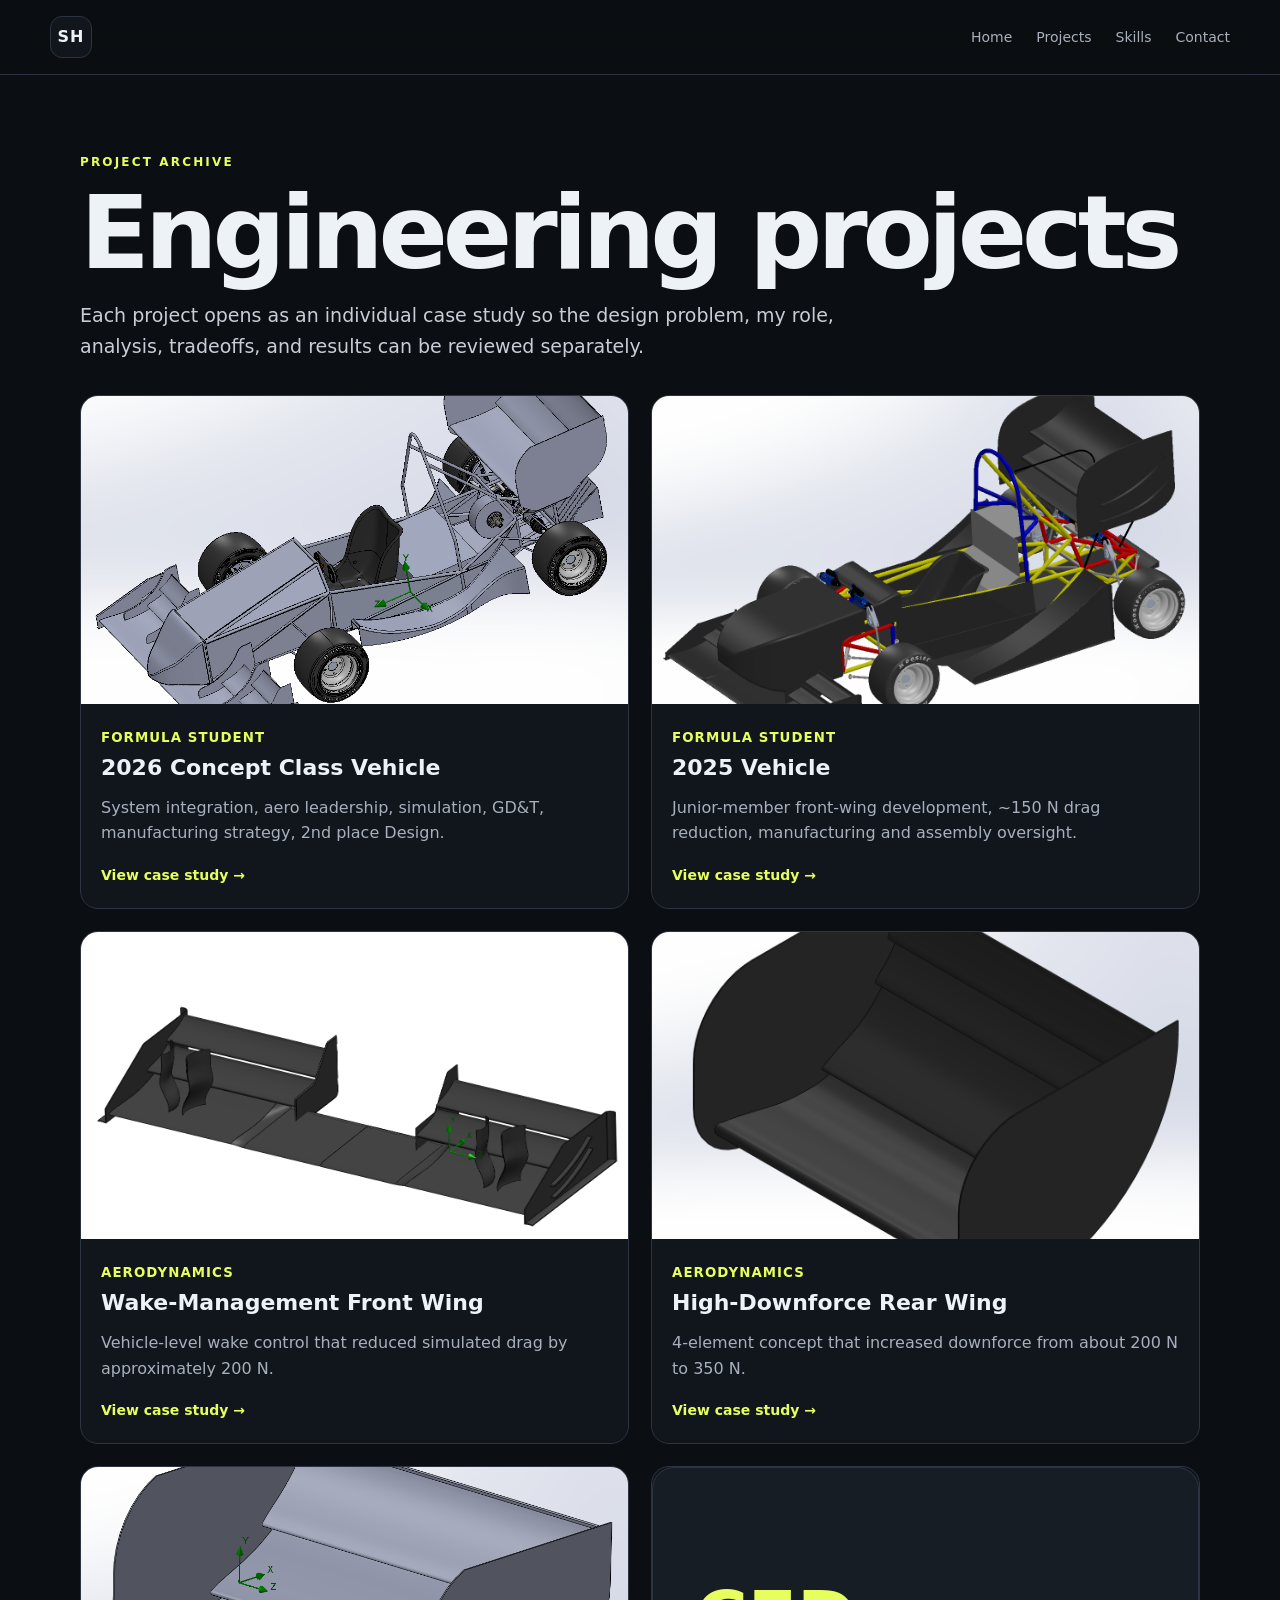
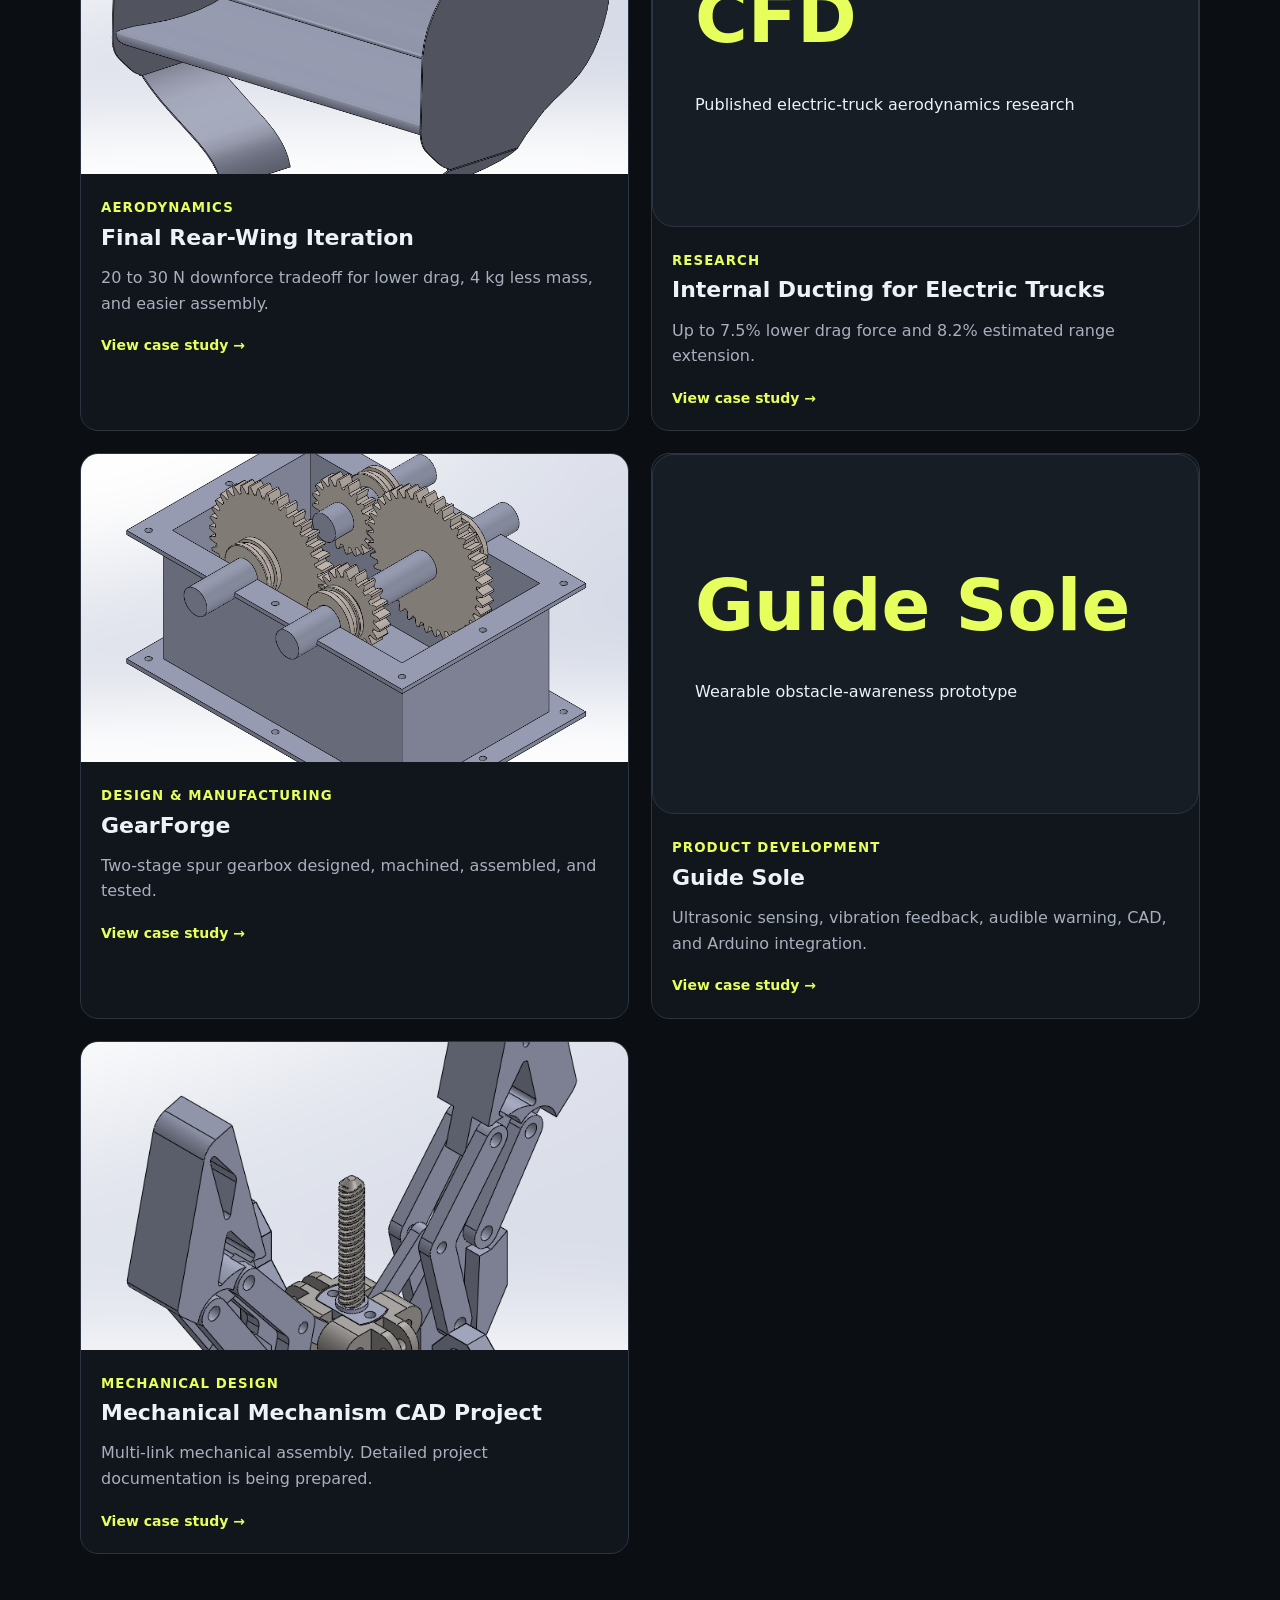
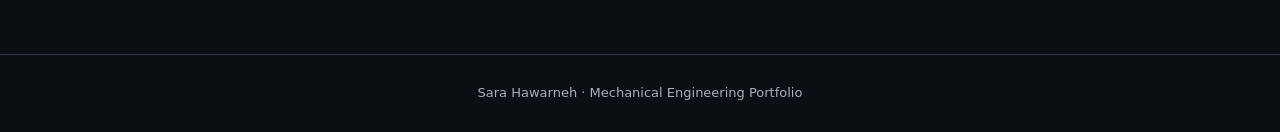
==== projects.html @ b9831f3a "Add projects.html" ====
<!doctype html>
<html lang="en">
<head>
  <meta charset="utf-8" />
  <meta name="viewport" content="width=device-width, initial-scale=1" />
  <meta name="description" content="Sara Hawarneh Engineering Projects" />
  <title>Projects | Sara Hawarneh</title>
  <link rel="stylesheet" href="styles.css?v=20260918-2" />
  <link rel="stylesheet" href="project.css?v=20260918-2" />
</head>
<body>
<header class="site-header">
  <a href="index.html" class="brand">SH</a>
  <nav><a href="index.html">Home</a><a href="projects.html">Projects</a><a href="index.html#skills">Skills</a><a href="index.html#contact">Contact</a></nav>
</header>
<main class="project-shell project-index">
  <p class="eyebrow">PROJECT ARCHIVE</p>
  <h1>Engineering projects</h1>
  <p class="lede">Each project opens as an individual case study so the design problem, my role, analysis, tradeoffs, and results can be reviewed separately.</p>
  <div class="project-index-grid">
    <a class="project-index-card" href="projects/2026-formula-student.html"><img src="Screenshot 2026-09-18 164315.png" alt="2026 Formula Student" /><div class="card-copy"><small>FORMULA STUDENT</small><h3>2026 Concept Class Vehicle</h3><p>System integration, aero leadership, simulation, GD&T, manufacturing strategy, 2nd place Design.</p><span>View case study →</span></div></a>
    <a class="project-index-card" href="projects/2025-formula-student.html"><img src="Screenshot 2026-09-18 164420.png" alt="2025 Formula Student" /><div class="card-copy"><small>FORMULA STUDENT</small><h3>2025 Vehicle</h3><p>Junior-member front-wing development, ~150 N drag reduction, manufacturing and assembly oversight.</p><span>View case study →</span></div></a>
    <a class="project-index-card" href="projects/front-wing-wake-management.html"><img src="Screenshot 2026-09-18 164747.png" alt="Wake management front wing" /><div class="card-copy"><small>AERODYNAMICS</small><h3>Wake-Management Front Wing</h3><p>Vehicle-level wake control that reduced simulated drag by approximately 200 N.</p><span>View case study →</span></div></a>
    <a class="project-index-card" href="projects/high-downforce-rear-wing.html"><img src="Screenshot 2026-09-18 164831.png" alt="High downforce rear wing" /><div class="card-copy"><small>AERODYNAMICS</small><h3>High-Downforce Rear Wing</h3><p>4-element concept that increased downforce from about 200 N to 350 N.</p><span>View case study →</span></div></a>
    <a class="project-index-card" href="projects/final-rear-wing.html"><img src="Screenshot 2026-09-18 164855.png" alt="Final rear wing" /><div class="card-copy"><small>AERODYNAMICS</small><h3>Final Rear-Wing Iteration</h3><p>20 to 30 N downforce tradeoff for lower drag, 4 kg less mass, and easier assembly.</p><span>View case study →</span></div></a>
    <a class="project-index-card" href="projects/published-research.html"><div class="text-hero-card"><strong>CFD</strong><p>Published electric-truck aerodynamics research</p></div><div class="card-copy"><small>RESEARCH</small><h3>Internal Ducting for Electric Trucks</h3><p>Up to 7.5% lower drag force and 8.2% estimated range extension.</p><span>View case study →</span></div></a>
    <a class="project-index-card" href="projects/gearforge.html"><img src="Screenshot 2026-09-18 165043.png" alt="GearForge gearbox" /><div class="card-copy"><small>DESIGN & MANUFACTURING</small><h3>GearForge</h3><p>Two-stage spur gearbox designed, machined, assembled, and tested.</p><span>View case study →</span></div></a>
    <a class="project-index-card" href="projects/guide-sole.html"><div class="text-hero-card"><strong>Guide Sole</strong><p>Wearable obstacle-awareness prototype</p></div><div class="card-copy"><small>PRODUCT DEVELOPMENT</small><h3>Guide Sole</h3><p>Ultrasonic sensing, vibration feedback, audible warning, CAD, and Arduino integration.</p><span>View case study →</span></div></a>
    <a class="project-index-card" href="projects/mechanism.html"><img src="Screenshot 2026-09-18 165137.png" alt="Mechanical mechanism CAD project" /><div class="card-copy"><small>MECHANICAL DESIGN</small><h3>Mechanical Mechanism CAD Project</h3><p>Multi-link mechanical assembly. Detailed project documentation is being prepared.</p><span>View case study →</span></div></a>
  </div>
</main>
<footer>Sara Hawarneh · Mechanical Engineering Portfolio</footer>
</body>
</html>
---- styles.css ----
:root {
  --bg: #0b0e12;
  --panel: #11161d;
  --panel-2: #171d25;
  --text: #edf2f7;
  --muted: #a7b0bc;
  --line: #2b3440;
  --accent: #e7ff5c;
  --accent-soft: #cde84e;
  --max: 1180px;
}
* { box-sizing: border-box; }
html { scroll-behavior: smooth; }
body { margin: 0; font-family: Inter, ui-sans-serif, system-ui, -apple-system, BlinkMacSystemFont, "Segoe UI", sans-serif; background: var(--bg); color: var(--text); line-height: 1.6; }
a { color: inherit; text-decoration: none; }
img { width: 100%; display: block; }
.site-header { position: sticky; top: 0; z-index: 20; display: flex; align-items: center; justify-content: space-between; padding: 16px max(24px, calc((100vw - var(--max)) / 2)); background: color-mix(in srgb, var(--bg) 86%, transparent); border-bottom: 1px solid var(--line); backdrop-filter: blur(14px); }
.brand { width: 42px; height: 42px; border: 1px solid var(--line); border-radius: 12px; display: grid; place-items: center; font-weight: 800; letter-spacing: .06em; background: var(--panel); }
nav { display: flex; gap: 24px; font-size: 14px; color: var(--muted); }
nav a:hover { color: var(--text); }
.section-shell { width: min(var(--max), calc(100% - 40px)); margin: 0 auto; padding: 96px 0; }
.hero { min-height: 82vh; display: grid; grid-template-columns: 1.25fr .75fr; gap: 64px; align-items: center; }
.eyebrow { color: var(--accent); font-size: 12px; letter-spacing: .18em; font-weight: 800; margin: 0 0 12px; }
h1 { font-size: clamp(54px, 8vw, 104px); line-height: .95; letter-spacing: -.05em; margin: 0 0 18px; }
h2 { font-size: clamp(30px, 4vw, 52px); line-height: 1.05; letter-spacing: -.035em; margin: 0 0 18px; }
h3 { font-size: 22px; margin: 0 0 10px; }
.hero h2 { color: var(--muted); max-width: 760px; font-size: clamp(24px, 3vw, 38px); }
.lede { color: #c7ced8; font-size: 19px; max-width: 820px; }
.lede.small { font-size: 17px; }
.cta-row { display: flex; flex-wrap: wrap; gap: 12px; margin-top: 26px; }
.button { display: inline-flex; align-items: center; justify-content: center; min-height: 44px; padding: 0 18px; border: 1px solid var(--line); border-radius: 12px; background: var(--panel); font-weight: 700; font-size: 14px; }
.button:hover { border-color: #55606d; transform: translateY(-1px); }
.button.primary { background: var(--accent); color: #111; border-color: var(--accent); }
.metric-grid { display: grid; grid-template-columns: repeat(2, 1fr); gap: 14px; }
.metric-card { padding: 22px; border: 1px solid var(--line); background: var(--panel); border-radius: 18px; }
.metric-card strong { display: block; font-size: 34px; line-height: 1; color: var(--accent); margin-bottom: 8px; }
.metric-card span { display: block; font-weight: 700; }
.metric-card small { color: var(--muted); }
.section-heading { max-width: 860px; margin-bottom: 34px; }
.section-heading p { color: var(--muted); }
.hero-visual { border-radius: 22px; overflow: hidden; border: 1px solid var(--line); background: #e9edf4; }
.two-col { display: grid; grid-template-columns: 1fr 1fr; gap: 54px; }
.narrative { margin-top: 42px; }
.narrative p { color: var(--muted); }
.clean-list { margin: 0; padding-left: 20px; color: #c9d0d9; }
.clean-list li { margin-bottom: 10px; }
.note { margin: 34px 0 0; padding: 20px 22px; border-left: 3px solid var(--accent); background: var(--panel); color: #cbd2db; }
.development-grid { display: grid; grid-template-columns: repeat(2, 1fr); gap: 22px; margin-top: 44px; }
.dev-card, .project-card { border: 1px solid var(--line); background: var(--panel); border-radius: 18px; overflow: hidden; }
.dev-card img, .project-card img { aspect-ratio: 16/10; object-fit: cover; background: #eef1f6; }
.card-copy { padding: 20px; }
.card-copy p { color: var(--muted); margin: 8px 0 0; }
.results-panel { margin-top: 44px; padding: 30px; border-radius: 18px; background: var(--panel-2); border: 1px solid var(--line); }
.research-block { border-top: 1px solid var(--line); border-bottom: 1px solid var(--line); }
.research-layout { display: grid; grid-template-columns: 1.15fr .85fr; gap: 54px; align-items: start; }
.metric-grid.compact .metric-card strong { font-size: 30px; }
.project-grid { display: grid; grid-template-columns: repeat(2, 1fr); gap: 22px; }
.skills-grid { display: grid; grid-template-columns: repeat(2, 1fr); gap: 18px; }
.skill-card { padding: 24px; border: 1px solid var(--line); background: var(--panel); border-radius: 16px; }
.skill-card h3 { color: var(--accent); font-size: 16px; }
.tags { display: flex; flex-wrap: wrap; gap: 8px; }
.tag { border: 1px solid var(--line); padding: 6px 10px; border-radius: 999px; color: #c8d0da; font-size: 13px; }
.contact-block { text-align: center; padding-bottom: 120px; }
.contact-block .cta-row { justify-content: center; }
.contact-block p { color: var(--muted); }
footer { border-top: 1px solid var(--line); text-align: center; color: var(--muted); padding: 28px 20px; font-size: 13px; }
@media (max-width: 820px) { nav { display: none; } .hero, .two-col, .research-layout { grid-template-columns: 1fr; } .hero { min-height: auto; padding-top: 72px; } .development-grid, .project-grid, .skills-grid { grid-template-columns: 1fr; } .metric-grid { grid-template-columns: repeat(2, 1fr); } .section-shell { padding: 72px 0; } }
@media (max-width: 520px) { .metric-grid { grid-template-columns: 1fr; } .section-shell { width: min(100% - 28px, var(--max)); } }
---- project.css ----
/* Project detail pages */
.project-page .site-header { position: sticky; }
.project-shell { width: min(1120px, calc(100% - 40px)); margin: 0 auto; }
.project-hero { padding: 76px 0 42px; display: grid; grid-template-columns: 1.05fr .95fr; gap: 48px; align-items: center; }
.project-hero h1 { font-size: clamp(42px, 6vw, 76px); }
.project-kicker { color: var(--accent); font-size: 12px; letter-spacing: .18em; font-weight: 800; margin-bottom: 12px; }
.project-subtitle { color: var(--muted); font-size: 20px; max-width: 760px; }
.project-hero img { border: 1px solid var(--line); border-radius: 22px; background: #eef1f6; }
.project-metrics { display: grid; grid-template-columns: repeat(4, 1fr); gap: 14px; margin: 28px 0 0; }
.project-metric { padding: 18px; border: 1px solid var(--line); border-radius: 16px; background: var(--panel); }
.project-metric strong { display: block; color: var(--accent); font-size: 28px; line-height: 1.1; }
.project-metric span { display: block; color: var(--muted); margin-top: 7px; font-size: 13px; }
.project-section { padding: 52px 0; border-top: 1px solid var(--line); }
.project-section h2 { font-size: clamp(28px, 4vw, 44px); }
.project-section p { color: #c8d0da; max-width: 900px; }
.project-section .clean-list { max-width: 900px; }
.project-grid-2 { display: grid; grid-template-columns: 1fr 1fr; gap: 28px; align-items: start; }
.project-image { border-radius: 18px; border: 1px solid var(--line); background: #eef1f6; overflow: hidden; }
.project-image img { width: 100%; height: auto; }
.callout { border: 1px solid var(--line); background: var(--panel-2); border-radius: 18px; padding: 24px; }
.callout strong { color: var(--accent); }
.breadcrumb { padding-top: 28px; font-size: 14px; color: var(--muted); }
.breadcrumb a:hover { color: var(--text); }
.project-footer-nav { display: flex; justify-content: space-between; gap: 16px; padding: 34px 0 80px; border-top: 1px solid var(--line); }
.project-footer-nav a { color: var(--accent); font-weight: 700; }
.text-hero-card { border: 1px solid var(--line); border-radius: 22px; background: var(--panel-2); min-height: 360px; display: grid; align-content: center; padding: 42px; }
.text-hero-card strong { font-size: clamp(42px, 6vw, 72px); color: var(--accent); }
.project-index { padding: 78px 0 100px; }
.project-index-grid { display: grid; grid-template-columns: repeat(2, 1fr); gap: 22px; margin-top: 34px; }
.project-index-card { border: 1px solid var(--line); background: var(--panel); border-radius: 18px; overflow: hidden; transition: transform .18s ease, border-color .18s ease; }
.project-index-card:hover { transform: translateY(-4px); border-color: #566170; }
.project-index-card img { aspect-ratio: 16/9; object-fit: cover; background: #eef1f6; }
.project-index-card .card-copy { min-height: 190px; }
.project-index-card .card-copy small { color: var(--accent); font-weight: 800; letter-spacing: .08em; }
.project-index-card .card-copy p { margin-bottom: 16px; }
.project-index-card .card-copy span { color: var(--accent); font-weight: 700; font-size: 14px; }
@media (max-width: 820px) {
  .project-hero, .project-grid-2 { grid-template-columns: 1fr; }
  .project-metrics { grid-template-columns: repeat(2, 1fr); }
  .project-index-grid { grid-template-columns: 1fr; }
}
@media (max-width: 520px) { .project-metrics { grid-template-columns: 1fr; } }
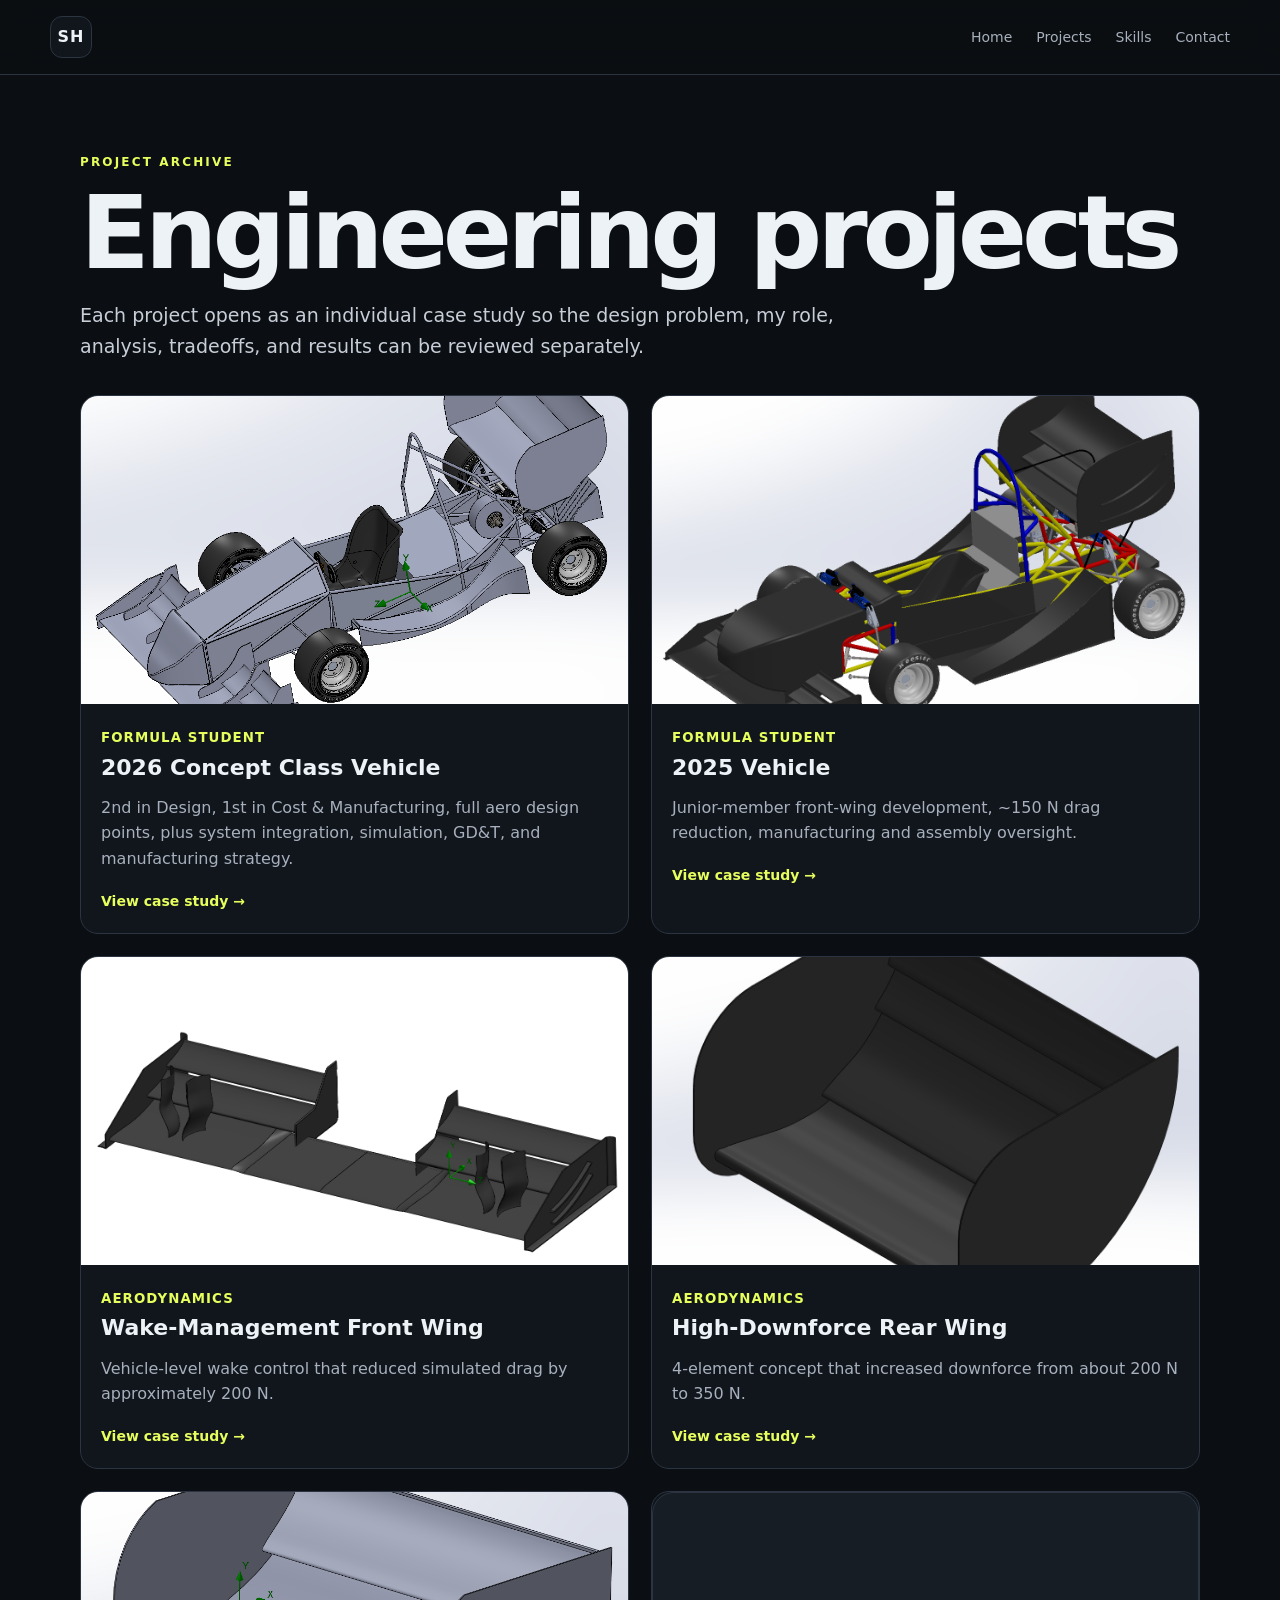
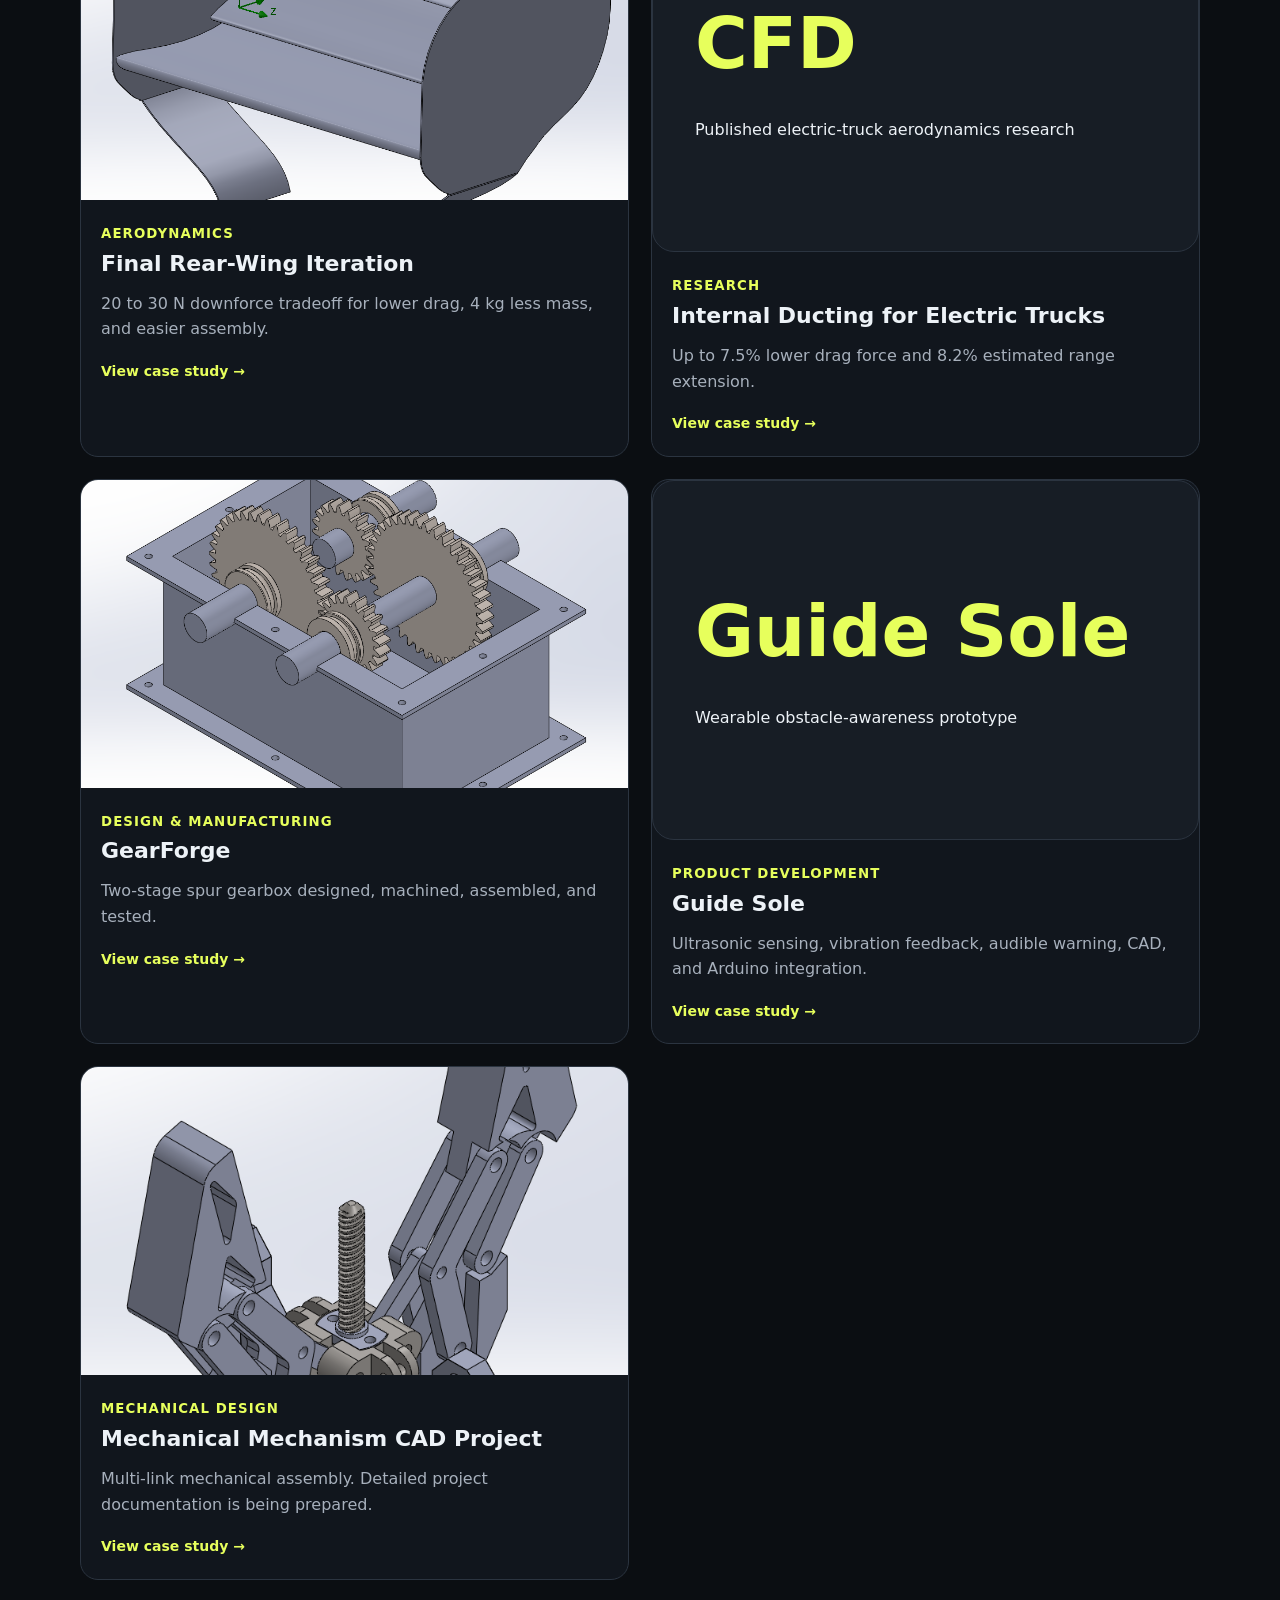
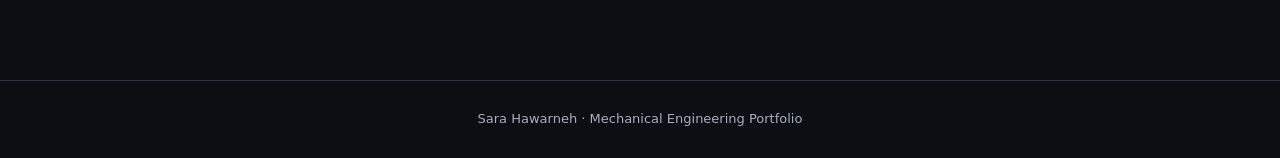
==== commit 9039a5f3: "Highlight 2026 competition results in project archive" ====
--- a/projects.html
+++ b/projects.html
@@ -18,7 +18,7 @@
   <h1>Engineering projects</h1>
   <p class="lede">Each project opens as an individual case study so the design problem, my role, analysis, tradeoffs, and results can be reviewed separately.</p>
   <div class="project-index-grid">
-    <a class="project-index-card" href="projects/2026-formula-student.html"><img src="Screenshot 2026-09-18 164315.png" alt="2026 Formula Student" /><div class="card-copy"><small>FORMULA STUDENT</small><h3>2026 Concept Class Vehicle</h3><p>System integration, aero leadership, simulation, GD&T, manufacturing strategy, 2nd place Design.</p><span>View case study →</span></div></a>
+    <a class="project-index-card" href="projects/2026-formula-student.html"><img src="Screenshot 2026-09-18 164315.png" alt="2026 Formula Student" /><div class="card-copy"><small>FORMULA STUDENT</small><h3>2026 Concept Class Vehicle</h3><p>2nd in Design, 1st in Cost & Manufacturing, full aero design points, plus system integration, simulation, GD&T, and manufacturing strategy.</p><span>View case study →</span></div></a>
     <a class="project-index-card" href="projects/2025-formula-student.html"><img src="Screenshot 2026-09-18 164420.png" alt="2025 Formula Student" /><div class="card-copy"><small>FORMULA STUDENT</small><h3>2025 Vehicle</h3><p>Junior-member front-wing development, ~150 N drag reduction, manufacturing and assembly oversight.</p><span>View case study →</span></div></a>
     <a class="project-index-card" href="projects/front-wing-wake-management.html"><img src="Screenshot 2026-09-18 164747.png" alt="Wake management front wing" /><div class="card-copy"><small>AERODYNAMICS</small><h3>Wake-Management Front Wing</h3><p>Vehicle-level wake control that reduced simulated drag by approximately 200 N.</p><span>View case study →</span></div></a>
     <a class="project-index-card" href="projects/high-downforce-rear-wing.html"><img src="Screenshot 2026-09-18 164831.png" alt="High downforce rear wing" /><div class="card-copy"><small>AERODYNAMICS</small><h3>High-Downforce Rear Wing</h3><p>4-element concept that increased downforce from about 200 N to 350 N.</p><span>View case study →</span></div></a>
--- a/styles.css
+++ b/styles.css
@@ -65,4 +65,8 @@
 .contact-block p { color: var(--muted); }
 footer { border-top: 1px solid var(--line); text-align: center; color: var(--muted); padding: 28px 20px; font-size: 13px; }
 @media (max-width: 820px) { nav { display: none; } .hero, .two-col, .research-layout { grid-template-columns: 1fr; } .hero { min-height: auto; padding-top: 72px; } .development-grid, .project-grid, .skills-grid { grid-template-columns: 1fr; } .metric-grid { grid-template-columns: repeat(2, 1fr); } .section-shell { padding: 72px 0; } }
-@media (max-width: 520px) { .metric-grid { grid-template-columns: 1fr; } .section-shell { width: min(100% - 28px, var(--max)); } }+@media (max-width: 520px) { .metric-grid { grid-template-columns: 1fr; } .section-shell { width: min(100% - 28px, var(--max)); } }
+.dev-card, .project-card { display:block; color:inherit; transition:transform .18s ease,border-color .18s ease; }
+.dev-card:hover, .project-card:hover { transform:translateY(-4px); border-color:#566170; }
+.card-link { display:inline-block; margin-top:14px; color:var(--accent); font-weight:700; font-size:14px; }
+.research-block h2 a:hover { color:var(--accent); }
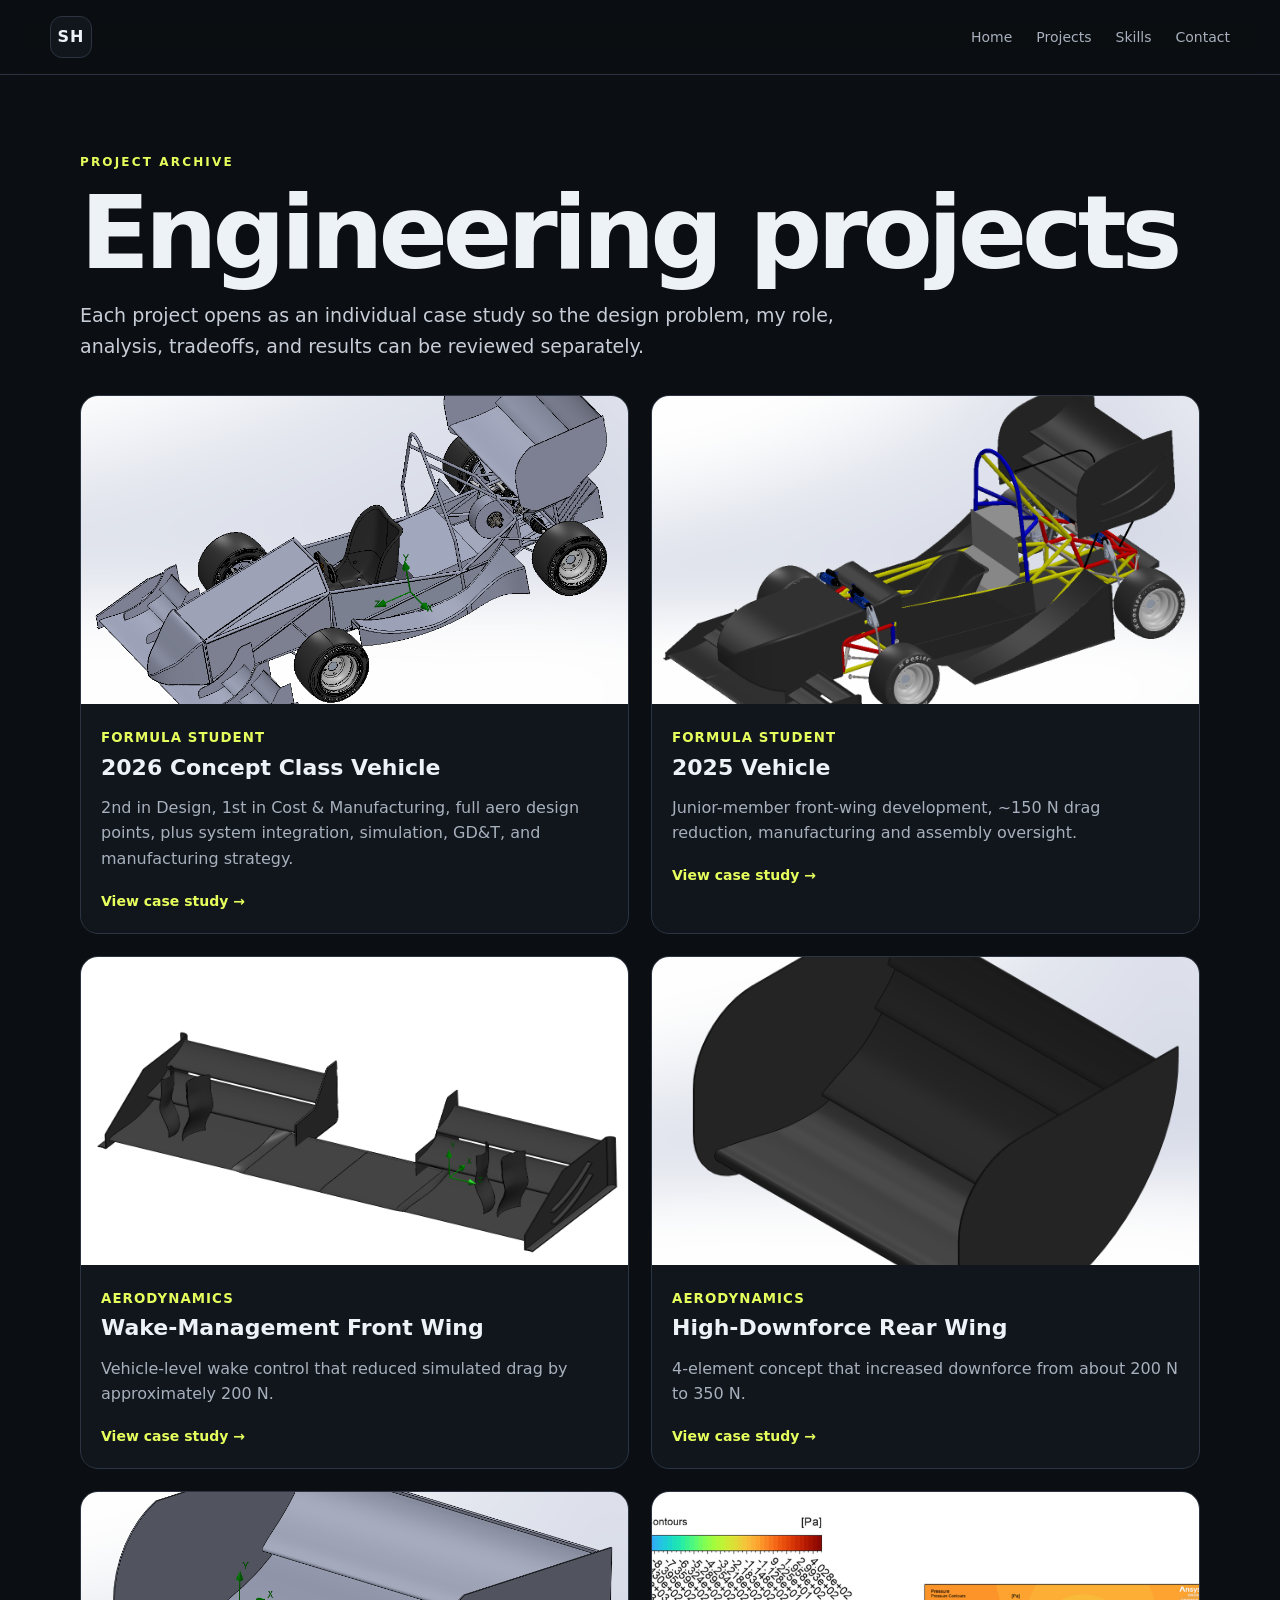
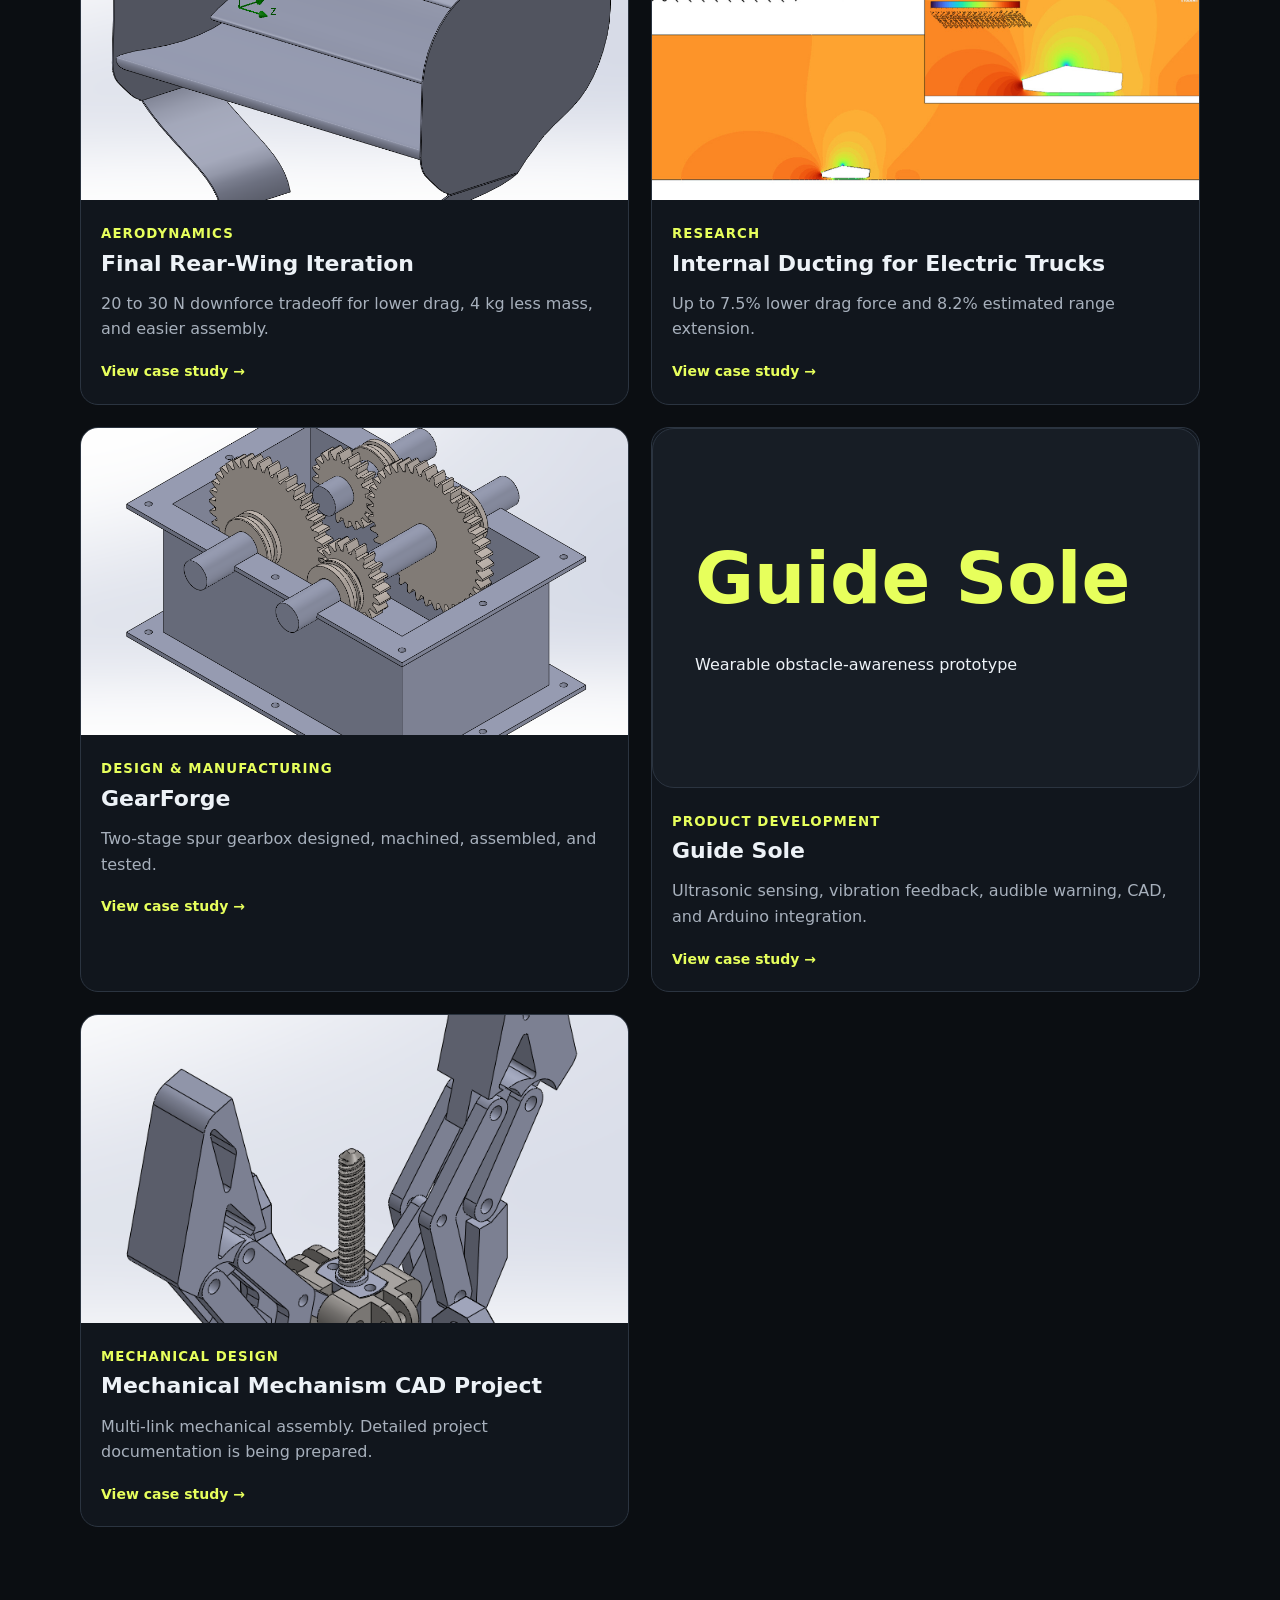
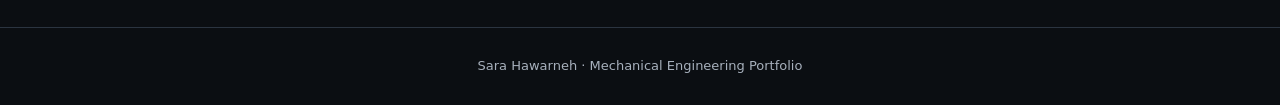
==== commit 028f8f0d: "Use CFD pressure contour image on research project card" ====
--- a/projects.html
+++ b/projects.html
@@ -23,7 +23,7 @@
     <a class="project-index-card" href="projects/front-wing-wake-management.html"><img src="Screenshot 2026-09-18 164747.png" alt="Wake management front wing" /><div class="card-copy"><small>AERODYNAMICS</small><h3>Wake-Management Front Wing</h3><p>Vehicle-level wake control that reduced simulated drag by approximately 200 N.</p><span>View case study →</span></div></a>
     <a class="project-index-card" href="projects/high-downforce-rear-wing.html"><img src="Screenshot 2026-09-18 164831.png" alt="High downforce rear wing" /><div class="card-copy"><small>AERODYNAMICS</small><h3>High-Downforce Rear Wing</h3><p>4-element concept that increased downforce from about 200 N to 350 N.</p><span>View case study →</span></div></a>
     <a class="project-index-card" href="projects/final-rear-wing.html"><img src="Screenshot 2026-09-18 164855.png" alt="Final rear wing" /><div class="card-copy"><small>AERODYNAMICS</small><h3>Final Rear-Wing Iteration</h3><p>20 to 30 N downforce tradeoff for lower drag, 4 kg less mass, and easier assembly.</p><span>View case study →</span></div></a>
-    <a class="project-index-card" href="projects/published-research.html"><div class="text-hero-card"><strong>CFD</strong><p>Published electric-truck aerodynamics research</p></div><div class="card-copy"><small>RESEARCH</small><h3>Internal Ducting for Electric Trucks</h3><p>Up to 7.5% lower drag force and 8.2% estimated range extension.</p><span>View case study →</span></div></a>
+    <a class="project-index-card" href="projects/published-research.html"><img src="Screenshot 2026-09-18 180834.png" alt="ANSYS pressure contour visualization from published electric-truck CFD research" /><div class="card-copy"><small>RESEARCH</small><h3>Internal Ducting for Electric Trucks</h3><p>Up to 7.5% lower drag force and 8.2% estimated range extension.</p><span>View case study →</span></div></a>
     <a class="project-index-card" href="projects/gearforge.html"><img src="Screenshot 2026-09-18 165043.png" alt="GearForge gearbox" /><div class="card-copy"><small>DESIGN & MANUFACTURING</small><h3>GearForge</h3><p>Two-stage spur gearbox designed, machined, assembled, and tested.</p><span>View case study →</span></div></a>
     <a class="project-index-card" href="projects/guide-sole.html"><div class="text-hero-card"><strong>Guide Sole</strong><p>Wearable obstacle-awareness prototype</p></div><div class="card-copy"><small>PRODUCT DEVELOPMENT</small><h3>Guide Sole</h3><p>Ultrasonic sensing, vibration feedback, audible warning, CAD, and Arduino integration.</p><span>View case study →</span></div></a>
     <a class="project-index-card" href="projects/mechanism.html"><img src="Screenshot 2026-09-18 165137.png" alt="Mechanical mechanism CAD project" /><div class="card-copy"><small>MECHANICAL DESIGN</small><h3>Mechanical Mechanism CAD Project</h3><p>Multi-link mechanical assembly. Detailed project documentation is being prepared.</p><span>View case study →</span></div></a>
